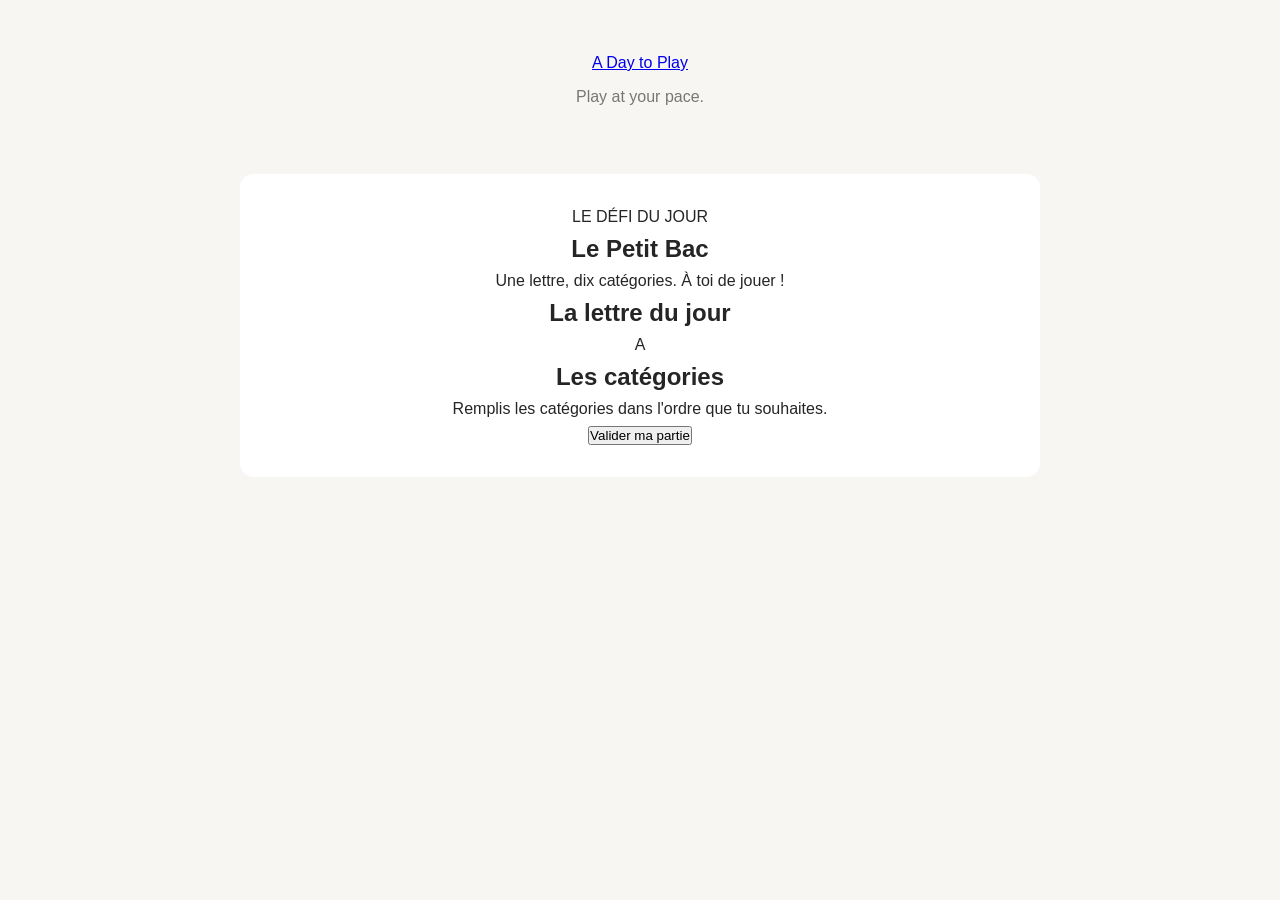
==== petit-bac.html @ 78a9f926 "Add initial HTML structure for Petit Bac game" ====
<!DOCTYPE html>
<html lang="fr">
<head>
    <meta charset="UTF-8">
    <meta name="viewport" content="width=device-width, initial-scale=1.0">
    <meta name="description" content="Le Petit Bac quotidien de A Day to Play.">
    <title>Le Petit Bac | A Day to Play</title>
    <link rel="stylesheet" href="style.css">
</head>
<body>

    <header>
        <a href="index.html">A Day to Play</a>
        <p>Play at your pace.</p>
    </header>

    <main>
        <section>
            <p>LE DÉFI DU JOUR</p>
            <h1>Le Petit Bac</h1>
            <p>Une lettre, dix catégories. À toi de jouer !</p>
        </section>

        <section>
            <h2>La lettre du jour</h2>
            <p id="daily-letter">A</p>
        </section>

        <section>
            <h2>Les catégories</h2>
            <p>Remplis les catégories dans l'ordre que tu souhaites.</p>

            <form id="petit-bac-form">
                <div id="categories-container"></div>

                <button type="submit">Valider ma partie</button>
            </form>
        </section>

        <section id="results" hidden>
            <h2>Ton résultat</h2>
            <p id="score"></p>
            <div id="corrections"></div>
        </section>
    </main>

    <script src="script.js"></script>
</body>
</html>
---- style.css ----
/* --- BASE DU SITE --- */

* {
    box-sizing: border-box;
    margin: 0;
    padding: 0;
}

body {
    font-family: Arial, sans-serif;
    background-color: #f7f6f2;
    color: #252525;
    line-height: 1.6;
}

/* --- EN-TÊTE --- */

header {
    text-align: center;
    padding: 50px 20px 35px;
}

header h1 {
    font-size: 2.5rem;
    letter-spacing: 2px;
}

header p {
    color: #777;
    margin-top: 8px;
}

/* --- CONTENU PRINCIPAL --- */

main {
    max-width: 800px;
    margin: 30px auto;
    padding: 30px;
    text-align: center;
    background-color: white;
    border-radius: 14px;
}

/* --- RESPONSIVE --- */

@media (max-width: 600px) {
    header h1 {
        font-size: 2rem;
    }

    main {
        margin: 15px;
        padding: 20px;
    }
}
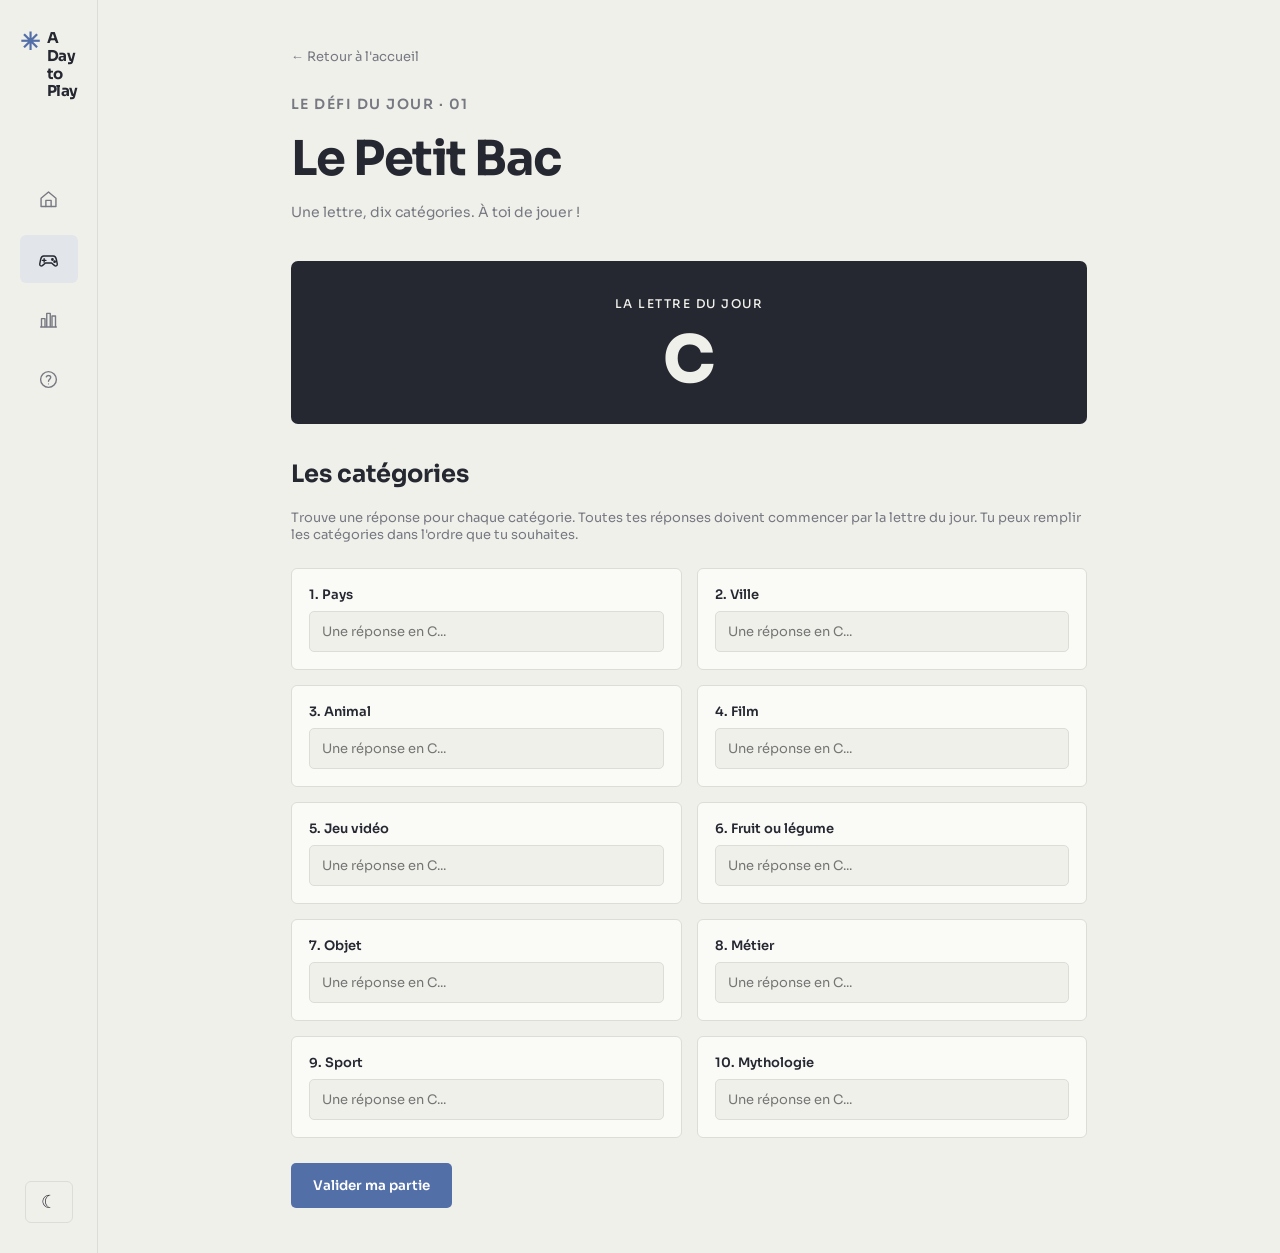
==== commit 17b02ff9: "Refactor HTML structure and enhance sidebar navigation Updated layout and improved accessibility fea" ====
--- a/petit-bac.html
+++ b/petit-bac.html
@@ -8,43 +8,107 @@
     <title>Le Petit Bac | A Day to Play</title>
     <link rel="stylesheet" href="style.css">
 </head>
+
 <body>
 
-    <header>
-        <a href="index.html">A Day to Play</a>
-        <p>Play at your pace.</p>
-    </header>
+<div class="site-layout">
 
-    <main>
-        <section>
-            <p>LE DÉFI DU JOUR</p>
+    <aside class="sidebar">
+        <a href="index.html" class="logo" aria-label="A Day to Play - Accueil">
+            <span class="logo-symbol">✳</span>
+            <span class="logo-name">
+                <span>A</span>
+                <span>Day</span>
+                <span>to</span>
+                <span>Play</span>
+            </span>
+        </a>
+
+        <nav class="sidebar-nav" aria-label="Navigation principale">
+            <a href="index.html" aria-label="Accueil" title="Accueil">
+                <svg class="nav-icon" viewBox="0 0 24 24" aria-hidden="true">
+                    <path d="M3.5 10.5L12 3.5L20.5 10.5V20H3.5V10.5Z"/>
+                    <path d="M9 20V13H15V20"/>
+                </svg>
+            </a>
+
+            <a href="index.html#games" class="active" aria-label="Jeux" title="Jeux">
+                <svg class="nav-icon" viewBox="0 0 24 24" aria-hidden="true">
+                    <path d="M6.5 8H17.5C19.5 8 20.5 9.5 21 12L22 17C22.4 19 20.5 20 19 19L15.5 16H8.5L5 19C3.5 20 1.6 19 2 17L3 12C3.5 9.5 4.5 8 6.5 8Z"/>
+                    <path d="M7 11V15M5 13H9"/>
+                    <circle cx="16.5" cy="12" r="0.8"/>
+                    <circle cx="19" cy="14.5" r="0.8"/>
+                </svg>
+            </a>
+
+            <a href="index.html#streak" aria-label="Statistiques" title="Statistiques">
+                <svg class="nav-icon" viewBox="0 0 24 24" aria-hidden="true">
+                    <path d="M4 20V11H8V20"/>
+                    <path d="M10 20V5H14V20"/>
+                    <path d="M16 20V8H20V20"/>
+                    <path d="M3 20.5H21"/>
+                </svg>
+            </a>
+
+            <a href="index.html#about" aria-label="À propos" title="À propos">
+                <svg class="nav-icon" viewBox="0 0 24 24" aria-hidden="true">
+                    <circle cx="12" cy="12" r="9"/>
+                    <path d="M9.5 9A2.6 2.6 0 0 1 12 7.5C13.5 7.5 14.5 8.5 14.5 9.8C14.5 11.5 12 12 12 14"/>
+                    <circle cx="12" cy="17" r="0.6" fill="currentColor" stroke="none"/>
+                </svg>
+            </a>
+        </nav>
+
+        <button id="theme-toggle" type="button" aria-label="Changer de thème">
+            <span id="theme-icon">☾</span>
+        </button>
+    </aside>
+
+    <main class="main-content game-page">
+
+        <header class="game-page-header">
+            <a href="index.html" class="back-link">← Retour à l'accueil</a>
+            <p class="eyebrow">LE DÉFI DU JOUR · 01</p>
             <h1>Le Petit Bac</h1>
             <p>Une lettre, dix catégories. À toi de jouer !</p>
-        </section>
+        </header>
 
-        <section>
-            <h2>La lettre du jour</h2>
-            <p id="daily-letter">A</p>
+        <section class="letter-panel">
+            <h2>LA LETTRE DU JOUR</h2>
+            <div id="daily-letter" class="daily-letter">C</div>
         </section>
 
         <section>
             <h2>Les catégories</h2>
-            <p>Remplis les catégories dans l'ordre que tu souhaites.</p>
+            <p class="instructions">
+                Trouve une réponse pour chaque catégorie.
+                Toutes tes réponses doivent commencer par la lettre du jour.
+                Tu peux remplir les catégories dans l'ordre que tu souhaites.
+            </p>
 
             <form id="petit-bac-form">
                 <div id="categories-container"></div>
 
-                <button type="submit">Valider ma partie</button>
+                <button class="primary-button" type="submit">
+                    Valider ma partie
+                </button>
             </form>
         </section>
 
         <section id="results" hidden>
             <h2>Ton résultat</h2>
             <p id="score"></p>
+            <p class="instructions">
+                Chaque réponse validée rapporte 10 points.
+            </p>
             <div id="corrections"></div>
+            <a href="index.html" class="back-link">← Retour à l'accueil</a>
         </section>
+
     </main>
+</div>
 
-    <script src="script.js"></script>
+<script src="script.js"></script>
+
 </body>
 </html>
--- a/style.css
+++ b/style.css
@@ -1,56 +1,784 @@
 
-/* --- BASE DU SITE --- */
+@import url('https://fonts.googleapis.com/css2?family=Sora:wght@400;500;600;700;800&display=swap');
+
+/* VARIABLES */
+
+:root {
+    --ivory: #F0F0EB;
+    --charcoal: #252731;
+    --slate: #536FA8;
+    --violet: #8273AE;
+    --mineral: #648F87;
+    --yellow: #D8BD4D;
+
+    --background: var(--ivory);
+    --text: var(--charcoal);
+    --muted: #777982;
+    --surface: #FAFAF6;
+    --border: #DCDDD7;
+    --active: #E2E5E9;
+}
+
+body.dark-theme {
+    --background: #20222B;
+    --text: #F0F0EB;
+    --muted: #A6A8B2;
+    --surface: #292C37;
+    --border: #3B3E49;
+    --active: #363B49;
+}
+
+/* BASE */
 
 * {
     box-sizing: border-box;
+}
+
+html {
+    scroll-behavior: smooth;
+}
+
+body {
     margin: 0;
+    background: var(--background);
+    color: var(--text);
+    font-family: 'Sora', sans-serif;
+    transition: background 0.25s, color 0.25s;
+}
+
+a {
+    color: inherit;
+    text-decoration: none;
+}
+
+button {
+    font-family: inherit;
+}
+
+/* STRUCTURE GÉNÉRALE */
+
+.site-layout {
+    display: flex;
+    min-height: 100vh;
+}
+
+.sidebar {
+    width: 98px;
+    min-height: 100vh;
+    padding: 30px 18px;
+    border-right: 1px solid var(--border);
+    display: flex;
+    flex-direction: column;
+    align-items: center;
+    flex-shrink: 0;
+}
+
+.main-content {
+    flex: 1;
+    min-width: 0;
+    max-width: 1500px;
+    margin: 0 auto;
+    padding: 45px 6%;
+}
+
+/* LOGO */
+
+.logo {
+    display: flex;
+    align-items: flex-start;
+    justify-content: center;
+    gap: 7px;
+    margin-bottom: 75px;
+    font-weight: 700;
+}
+
+.logo-symbol {
+    font-size: 24px;
+    line-height: 1;
+    color: var(--slate);
+    flex-shrink: 0;
+}
+
+.logo-name {
+    display: flex;
+    flex-direction: column;
+    gap: 1px;
+    font-size: 15px;
+    line-height: 1.12;
+    letter-spacing: -0.5px;
+}
+
+/* NAVIGATION */
+
+.sidebar-nav {
+    width: 100%;
+    display: flex;
+    flex-direction: column;
+    align-items: center;
+    gap: 12px;
+}
+
+.sidebar-nav a {
+    width: 58px;
+    height: 48px;
+    display: flex;
+    justify-content: center;
+    align-items: center;
+    border-radius: 6px;
+    color: var(--muted);
+    transition: background 0.2s, color 0.2s;
+}
+
+.sidebar-nav a:hover,
+.sidebar-nav a.active {
+    background: var(--active);
+    color: var(--text);
+}
+
+.nav-icon {
+    width: 21px;
+    height: 21px;
+    fill: none;
+    stroke: currentColor;
+    stroke-width: 1.6;
+    stroke-linecap: round;
+    stroke-linejoin: round;
+}
+
+#theme-toggle {
+    margin-top: auto;
+    width: 48px;
+    height: 42px;
+    background: transparent;
+    border: 1px solid var(--border);
+    border-radius: 6px;
+    color: var(--text);
+    cursor: pointer;
+    font-size: 18px;
+}
+
+/* EN-TÊTE */
+
+.page-header {
+    position: relative;
+    display: flex;
+    justify-content: space-between;
+    align-items: flex-start;
+    gap: 30px;
+    margin-bottom: 55px;
+}
+
+.welcome-heading {
+    flex: 1;
+}
+
+.eyebrow {
+    font-size: 11px;
+    font-weight: 600;
+    letter-spacing: 1.5px;
+    color: var(--muted);
+    margin: 0 0 15px;
+}
+
+.welcome-heading h1 {
+    font-size: clamp(30px, 3.5vw, 44px);
+    line-height: 1.2;
+    letter-spacing: -1.5px;
+    margin: 0;
+}
+
+.signature {
+    font-size: 14px;
+    font-weight: 400;
+    color: var(--muted);
+    margin: 20px 0 0;
+}
+
+.date-card {
+    width: 125px;
+    padding: 13px;
+    background: var(--charcoal);
+    color: var(--ivory);
+    display: flex;
+    flex-direction: column;
+    align-items: center;
+    gap: 5px;
+    border-radius: 5px;
+    flex-shrink: 0;
+}
+
+.date-card span {
+    font-size: 10px;
+    letter-spacing: 1.5px;
+}
+
+.date-card strong {
+    font-size: 42px;
+    line-height: 1.2;
+}
+
+/* TITRE DES JEUX */
+
+.section-heading {
+    display: flex;
+    justify-content: space-between;
+    align-items: flex-end;
+    margin-bottom: 25px;
+    gap: 15px;
+}
+
+.section-heading h2,
+.streak-section h2 {
+    font-size: 27px;
+    line-height: 1.25;
+    margin: 0;
+    letter-spacing: -0.8px;
+}
+
+.section-heading > span {
+    color: var(--muted);
+    font-size: 10px;
+    letter-spacing: 1px;
+}
+
+/* GRILLE */
+
+.games-grid {
+    display: grid;
+    grid-template-columns: repeat(3, minmax(0, 320px));
+    gap: 22px;
+    align-items: stretch;
+}
+
+/* CARTES */
+
+.game-card {
+    width: 100%;
+    max-width: 320px;
+    aspect-ratio: 1 / 1;
     padding: 0;
-}
-
-body {
-    font-family: Arial, sans-serif;
-    background-color: #f7f6f2;
-    color: #252525;
+    border-radius: 7px;
+    perspective: 1000px;
+}
+
+.game-card-inner {
+    position: relative;
+    width: 100%;
+    height: 100%;
+    transform-style: preserve-3d;
+    -webkit-transform-style: preserve-3d;
+    transition: transform 0.65s ease;
+}
+
+.game-card:hover .game-card-inner,
+.game-card:focus-within .game-card-inner {
+    transform: rotateY(180deg);
+}
+
+.game-card-face {
+    position: absolute;
+    inset: 0;
+    width: 100%;
+    height: 100%;
+    padding: 25px;
+    border-radius: 7px;
+    display: flex;
+    flex-direction: column;
+    align-items: flex-start;
+    backface-visibility: hidden;
+    -webkit-backface-visibility: hidden;
+}
+
+.game-card-front {
+    justify-content: flex-start;
+    transform: rotateY(0deg);
+}
+
+.game-card-back {
+    justify-content: center;
+    transform: rotateY(180deg);
+}
+
+.petit-bac-card .game-card-face {
+    background: #354D7B;
+    color: #F0F0EB;
+}
+
+.crossword-card .game-card-face {
+    background: #66558F;
+    color: #F0F0EB;
+}
+
+.mythos-card .game-card-face {
+    background: #426F66;
+    color: #F0F0EB;
+}
+
+.game-number {
+    font-size: 10px;
+    font-weight: 600;
+    letter-spacing: 1.2px;
+    color: rgba(255,255,255,0.75);
+    margin: 0;
+}
+
+.game-card-face h3 {
+    font-size: 25px;
+    line-height: 1.25;
+    letter-spacing: -0.8px;
+    color: #FFFFFF;
+    margin: 22px 0 8px;
+}
+
+.game-card-face p:not(.game-number) {
+    font-size: 13px;
     line-height: 1.6;
-}
-
-/* --- EN-TÊTE --- */
-
-header {
+    margin: 0;
+    color: rgba(255,255,255,0.88);
+}
+
+.card-hint {
+    margin-top: auto;
+    font-size: 11px;
+    color: rgba(255,255,255,0.7);
+}
+
+.back-number {
+    font-size: 11px;
+    letter-spacing: 2px;
+    opacity: 0.7;
+}
+
+.game-card-back a {
+    margin-top: 25px;
+    color: #FFFFFF;
+    font-size: 13px;
+    font-weight: 700;
+}
+
+.game-card-back a:hover {
+    text-decoration: underline;
+}
+
+.coming-soon {
+    margin-top: 25px;
+    font-size: 10px;
+    letter-spacing: 1.3px;
+    opacity: 0.75;
+}
+
+/* JEUX À VENIR */
+
+.upcoming-card {
+    border: 1px dashed var(--border);
+    background: var(--surface);
+    display: flex;
+    justify-content: center;
+    align-items: center;
+    color: var(--muted);
+    transition: border-color 0.2s;
+}
+
+.upcoming-card:hover {
+    border-color: var(--slate);
+}
+
+.upcoming-content {
+    display: flex;
+    flex-direction: column;
+    align-items: center;
     text-align: center;
-    padding: 50px 20px 35px;
-}
-
-header h1 {
-    font-size: 2.5rem;
-    letter-spacing: 2px;
-}
-
-header p {
-    color: #777;
-    margin-top: 8px;
-}
-
-/* --- CONTENU PRINCIPAL --- */
-
-main {
-    max-width: 800px;
-    margin: 30px auto;
+    padding: 25px;
+}
+
+.plus-symbol {
+    font-size: 35px;
+    font-weight: 300;
+    color: var(--slate);
+    margin-bottom: 15px;
+}
+
+.upcoming-content h3 {
+    font-size: 18px;
+    margin: 0 0 8px;
+}
+
+.upcoming-content p {
+    font-size: 12px;
+    line-height: 1.5;
+    margin: 0;
+}
+
+/* SÉRIE DE CONNEXION */
+
+.streak-section {
+    margin-top: 75px;
     padding: 30px;
+    background: var(--surface);
+    border: 1px solid var(--border);
+    border-radius: 7px;
+    display: grid;
+    grid-template-columns: 1fr auto;
+    gap: 25px;
+}
+
+.streak-description {
+    color: var(--muted);
+    font-size: 13px;
+    line-height: 1.6;
+}
+
+.streak-display {
+    display: flex;
+    flex-direction: column;
+    align-items: flex-end;
+    justify-content: center;
+}
+
+.streak-display strong {
+    font-size: 36px;
+}
+
+.streak-display span {
+    color: var(--muted);
+    font-size: 11px;
+}
+
+.streak-days {
+    grid-column: 1 / -1;
+    display: flex;
+    justify-content: space-between;
+    gap: 10px;
+}
+
+.streak-day {
+    display: flex;
+    flex-direction: column;
+    align-items: center;
+    gap: 8px;
+    font-size: 10px;
+    color: var(--muted);
+}
+
+.streak-circle {
+    width: 27px;
+    height: 27px;
+    border-radius: 50%;
+    border: 1px solid var(--border);
+    background: transparent;
+}
+
+.streak-circle.completed {
+    background: var(--mineral);
+    border-color: var(--mineral);
+}
+
+/* PIED DE PAGE */
+
+.site-footer {
+    margin-top: 45px;
+    padding: 20px 0;
+    border-top: 1px solid var(--border);
+    display: flex;
+    justify-content: space-between;
+    color: var(--muted);
+    font-size: 11px;
+}
+
+/* PAGE PETIT BAC */
+
+.game-page {
+    max-width: 950px;
+}
+
+.game-page-header {
+    margin-bottom: 40px;
+}
+
+.back-link {
+    display: inline-block;
+    margin-bottom: 30px;
+    color: var(--muted);
+    font-size: 13px;
+}
+
+.game-page-header h1 {
+    font-size: clamp(32px, 5vw, 48px);
+    margin: 0 0 12px;
+    letter-spacing: -1.5px;
+}
+
+.game-page-header p {
+    color: var(--muted);
+    font-size: 14px;
+}
+
+.letter-panel {
+    background: var(--charcoal);
+    color: var(--ivory);
+    padding: 25px;
+    border-radius: 7px;
     text-align: center;
-    background-color: white;
-    border-radius: 14px;
-}
-
-/* --- RESPONSIVE --- */
+    margin-bottom: 35px;
+}
+
+.letter-panel h2 {
+    font-size: 12px;
+    letter-spacing: 1.5px;
+    font-weight: 500;
+}
+
+.daily-letter {
+    font-size: 65px;
+    font-weight: 800;
+    line-height: 1.2;
+}
+
+.instructions {
+    color: var(--muted);
+    font-size: 13px;
+    margin-bottom: 25px;
+}
+
+#categories-container {
+    display: grid;
+    grid-template-columns: repeat(2, minmax(0, 1fr));
+    gap: 15px;
+}
+
+.category-block {
+    display: flex;
+    flex-direction: column;
+    gap: 8px;
+    padding: 17px;
+    background: var(--surface);
+    border: 1px solid var(--border);
+    border-radius: 6px;
+}
+
+.category-block label {
+    font-size: 13px;
+    font-weight: 600;
+}
+
+.category-block input {
+    width: 100%;
+    padding: 11px 12px;
+    border: 1px solid var(--border);
+    border-radius: 5px;
+    background: var(--background);
+    color: var(--text);
+    font: inherit;
+    font-size: 13px;
+}
+
+.category-block input:focus {
+    outline: 2px solid var(--slate);
+    outline-offset: 1px;
+}
+
+.primary-button {
+    margin-top: 25px;
+    padding: 14px 22px;
+    background: var(--slate);
+    color: white;
+    border: none;
+    border-radius: 5px;
+    font-weight: 600;
+    cursor: pointer;
+}
+
+.primary-button:hover {
+    filter: brightness(1.08);
+}
+
+#results {
+    margin-top: 35px;
+    padding: 25px;
+    background: var(--surface);
+    border: 1px solid var(--border);
+    border-radius: 7px;
+}
+
+#results h2 {
+    margin-top: 0;
+}
+
+.score-number {
+    font-size: 38px;
+    font-weight: 800;
+}
+
+.correction-item {
+    padding: 12px 0;
+    border-bottom: 1px solid var(--border);
+    font-size: 13px;
+    line-height: 1.6;
+}
+
+.correction-item:last-child {
+    border-bottom: none;
+}
+
+.answer-good {
+    color: var(--mineral);
+    font-weight: 700;
+}
+
+.answer-bad {
+    color: #B65E5E;
+    font-weight: 700;
+}
+
+/* RESPONSIVE */
+
+@media (max-width: 1150px) {
+    .games-grid {
+        grid-template-columns: repeat(2, minmax(0, 320px));
+    }
+}
+
+@media (max-width: 850px) {
+    .main-content {
+        padding: 35px 4%;
+    }
+
+    .games-grid {
+        grid-template-columns: minmax(0, 320px);
+    }
+}
 
 @media (max-width: 600px) {
-    header h1 {
-        font-size: 2rem;
-    }
-
-    main {
-        margin: 15px;
+    .site-layout {
+        flex-direction: column;
+    }
+
+    .sidebar {
+        width: 100%;
+        min-height: auto;
+        padding: 12px 16px;
+        flex-direction: row;
+        justify-content: space-between;
+        border-right: none;
+        border-bottom: 1px solid var(--border);
+    }
+
+    .logo {
+        margin: 0;
+        align-items: center;
+    }
+
+    .logo-name {
+        flex-direction: row;
+        gap: 3px;
+        font-size: 13px;
+    }
+
+    .sidebar-nav {
+        width: auto;
+        flex-direction: row;
+        gap: 3px;
+    }
+
+    .sidebar-nav a {
+        width: 38px;
+        height: 38px;
+    }
+
+    .nav-icon {
+        width: 19px;
+        height: 19px;
+    }
+
+    #theme-toggle {
+        margin: 0;
+        width: 38px;
+        height: 38px;
+    }
+
+    .main-content {
+        width: 100%;
+        padding: 25px 18px;
+    }
+
+    .page-header {
+        gap: 15px;
+        margin-bottom: 40px;
+    }
+
+    .welcome-heading h1 {
+        font-size: 29px;
+    }
+
+    .date-card {
+        width: 85px;
+        padding: 10px 5px;
+    }
+
+    .date-card strong {
+        font-size: 32px;
+    }
+
+    .date-card span {
+        font-size: 8px;
+    }
+
+    .section-heading {
+        align-items: flex-start;
+        flex-direction: column;
+        gap: 8px;
+    }
+
+    .section-heading h2,
+    .streak-section h2 {
+        font-size: 24px;
+    }
+
+    .games-grid {
+        grid-template-columns: minmax(0, 1fr);
+        justify-items: center;
+    }
+
+    .game-card {
+        width: 100%;
+        max-width: 320px;
+    }
+
+    .streak-section {
+        grid-template-columns: 1fr;
         padding: 20px;
     }
-}
+
+    .streak-display {
+        align-items: flex-start;
+    }
+
+    .streak-days {
+        gap: 5px;
+    }
+
+    .streak-circle {
+        width: 23px;
+        height: 23px;
+    }
+
+    #categories-container {
+        grid-template-columns: 1fr;
+    }
+
+    .site-footer {
+        gap: 10px;
+        flex-wrap: wrap;
+    }
+}
+
+/* ACCESSIBILITÉ : ANIMATIONS RÉDUITES */
+
+@media (prefers-reduced-motion: reduce) {
+    *,
+    *::before,
+    *::after {
+        scroll-behavior: auto !important;
+        transition-duration: 0.01ms !important;
+    }
+}
